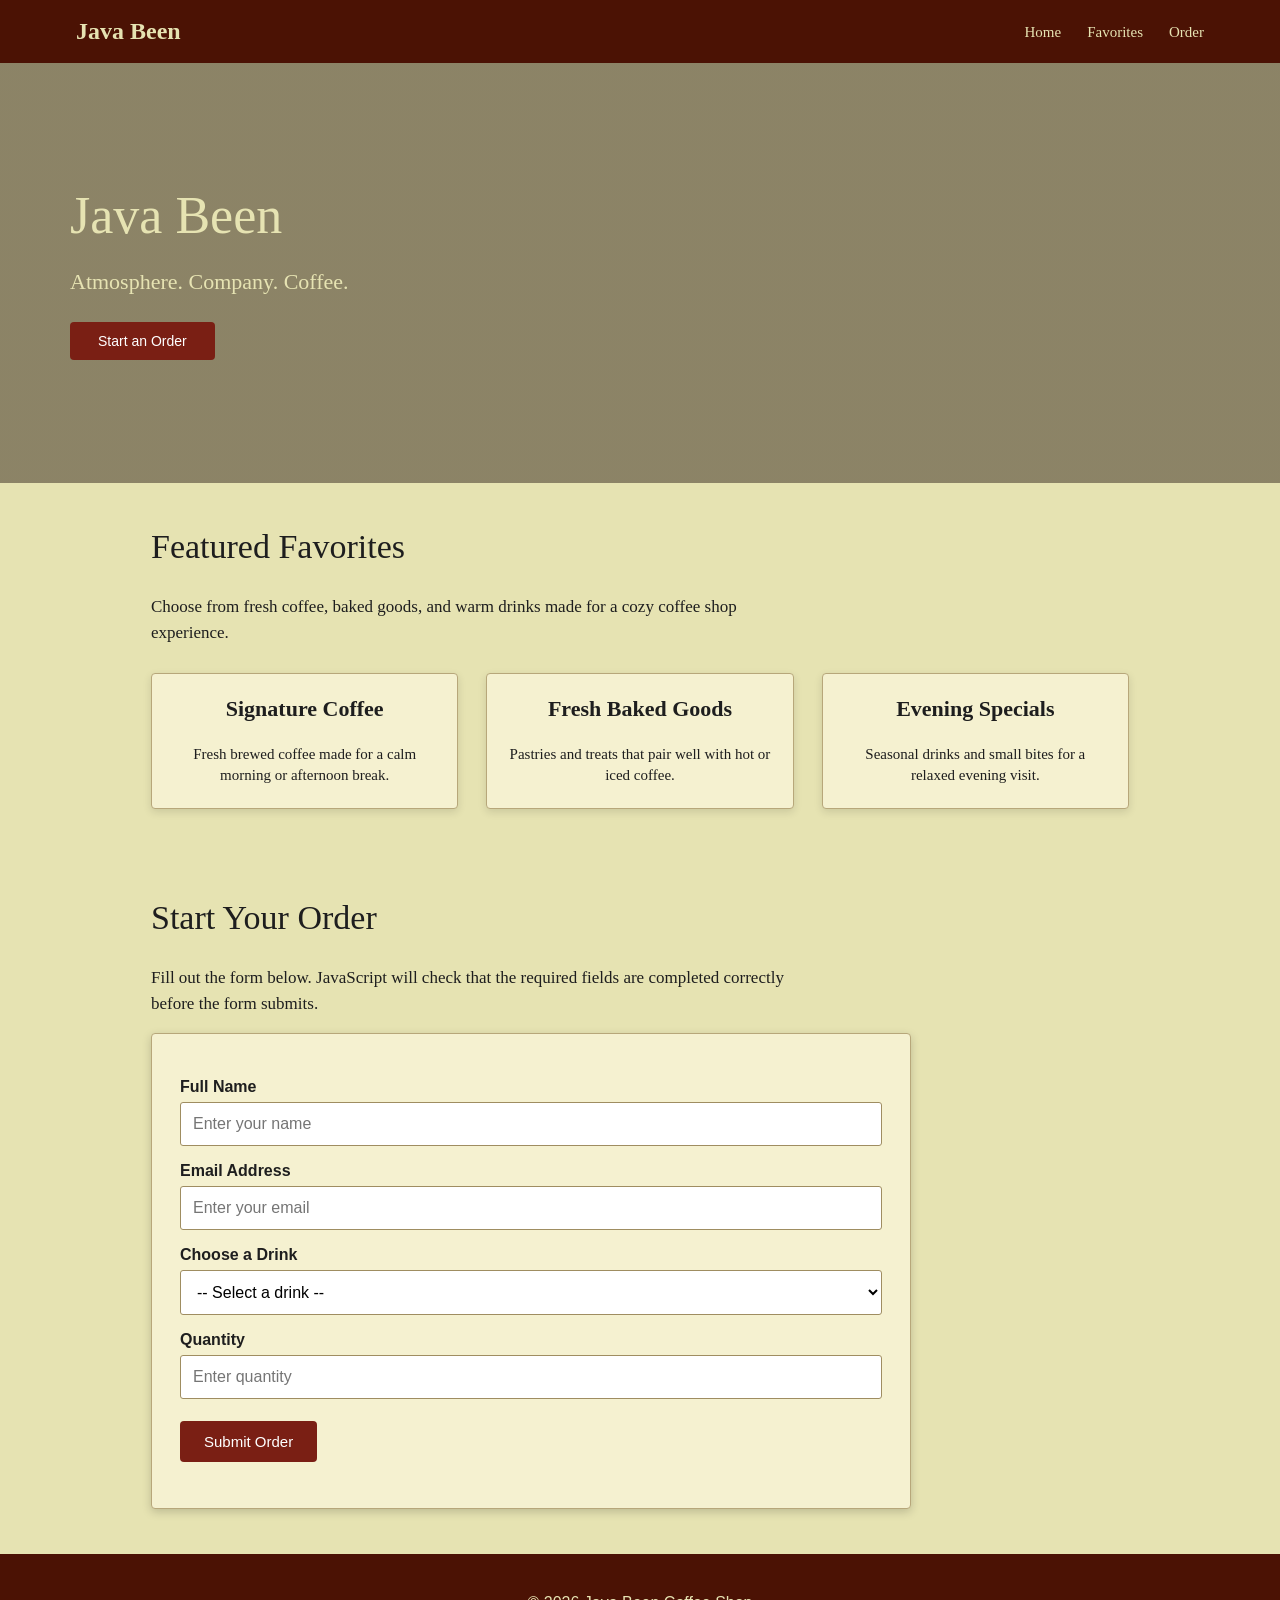
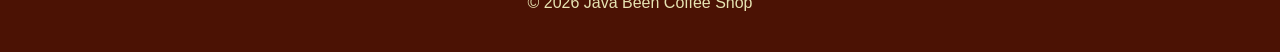
==== index.html @ 209ceb43 "Add files via upload" ====
<!DOCTYPE html>
<html lang="en">
<head>
  <meta charset="UTF-8" />
  <meta name="viewport" content="width=device-width, initial-scale=1.0" />

  <title>Java Been Coffee Shop</title>

  <link rel="stylesheet" href="styles.css" />
</head>

<body>

  <header>
    <nav class="navbar">
      <div class="logo">Java Been</div>

      <button class="menu-toggle" id="menuToggle">
        ☰
      </button>

      <ul class="nav-links" id="navLinks">
        <li><a href="#home">Home</a></li>
        <li><a href="#favorites">Favorites</a></li>
        <li><a href="#order">Order</a></li>
      </ul>
    </nav>
  </header>

  <main>

    <section class="hero" id="home">
      <div class="hero-text">
        <h1>Java Been</h1>
        <p>Atmosphere. Company. Coffee.</p>
        <a href="#order" class="button">Start an Order</a>
      </div>
    </section>

    <section class="content-section" id="favorites">
      <h2>Featured Favorites</h2>
      <p>Choose from fresh coffee, baked goods, and warm drinks made for a cozy coffee shop experience.</p>

      <div class="cards">
        <div class="card">
          <h3>Signature Coffee</h3>
          <p>Fresh brewed coffee made for a calm morning or afternoon break.</p>
        </div>

        <div class="card">
          <h3>Fresh Baked Goods</h3>
          <p>Pastries and treats that pair well with hot or iced coffee.</p>
        </div>

        <div class="card">
          <h3>Evening Specials</h3>
          <p>Seasonal drinks and small bites for a relaxed evening visit.</p>
        </div>
      </div>
    </section>

    <section class="form-section" id="order">
      <h2>Start Your Order</h2>
      <p>Fill out the form below. JavaScript will check that the required fields are completed correctly before the form submits.</p>

      <form id="orderForm" novalidate>
        <label for="name">Full Name</label>
        <input type="text" id="name" placeholder="Enter your name" />

        <label for="email">Email Address</label>
        <input type="email" id="email" placeholder="Enter your email" />

        <label for="drink">Choose a Drink</label>
        <select id="drink">
          <option value="">-- Select a drink --</option>
          <option value="Hot Coffee">Hot Coffee</option>
          <option value="Iced Coffee">Iced Coffee</option>
          <option value="Latte">Latte</option>
          <option value="Tea">Tea</option>
        </select>

        <label for="quantity">Quantity</label>
        <input type="number" id="quantity" placeholder="Enter quantity" />

        <button type="submit">Submit Order</button>

        <p id="formMessage"></p>
      </form>
    </section>

  </main>

  <footer>
    <p>&copy; 2026 Java Been Coffee Shop</p>
  </footer>

  <script src="script.js"></script>
</body>
</html>
---- styles.css ----
* {
  box-sizing: border-box;
}

body {
  margin: 0;
  font-family: Georgia, "Times New Roman", serif;
  background-color: #e6e3b2;
  color: #1e1e1e;
}

header {
  background-color: #4b1204;
  color: white;
}

.navbar {
  max-width: 1200px;
  margin: 0 auto;
  display: flex;
  justify-content: space-between;
  align-items: center;
  padding: 18px 36px;
}

.logo {
  font-size: 24px;
  font-weight: bold;
  color: #e6e3b2;
}

.menu-toggle {
  display: none;
  font-size: 28px;
  background: none;
  border: none;
  color: #e6e3b2;
  cursor: pointer;
}

.nav-links {
  display: flex;
  gap: 26px;
  list-style: none;
  margin: 0;
  padding: 0;
}

.nav-links a {
  color: #e6e3b2;
  text-decoration: none;
  font-size: 15px;
}

.nav-links a:hover {
  color: white;
}

.hero {
  min-height: 420px;
  background:
    linear-gradient(rgba(30, 15, 10, 0.45), rgba(30, 15, 10, 0.45)),
    url("https://images.unsplash.com/photo-1495474472287-4d71bcdd2085?auto=format&fit=crop&w=1600&q=80");
  background-size: cover;
  background-position: center;
  display: flex;
  align-items: center;
  padding: 60px 70px;
  color: #e6e3b2;
}

.hero-text {
  max-width: 500px;
}

.hero h1 {
  font-size: 52px;
  margin: 0 0 8px;
  font-weight: normal;
}

.hero p {
  font-size: 22px;
  line-height: 1.4;
  margin-bottom: 24px;
}

.button {
  display: inline-block;
  padding: 11px 28px;
  background-color: #7a1f14;
  color: white;
  text-decoration: none;
  border-radius: 4px;
  font-family: Arial, Helvetica, sans-serif;
  font-size: 14px;
}

.button:hover {
  background-color: #5f160f;
}

.content-section,
.form-section {
  max-width: 1050px;
  margin: 0 auto;
  padding: 45px 36px;
}

.content-section h2,
.form-section h2 {
  font-size: 34px;
  font-weight: normal;
  margin-top: 0;
  color: #1e1e1e;
}

.content-section p,
.form-section p {
  max-width: 650px;
  font-size: 17px;
  line-height: 1.5;
}

.cards {
  display: flex;
  gap: 28px;
  margin-top: 28px;
}

.card {
  flex: 1;
  background-color: #f5f1d0;
  border: 1px solid #b7a77a;
  border-radius: 4px;
  padding: 22px;
  text-align: center;
  box-shadow: 0 3px 8px rgba(0, 0, 0, 0.12);
}

.card h3 {
  margin-top: 0;
  font-size: 22px;
  color: #1e1e1e;
}

.card p {
  font-size: 15px;
  line-height: 1.4;
  margin: 0 auto;
}

#visit {
  background-color: #e6e3b2;
  color: #1e1e1e;
  border-top: 2px solid #4b1204;
  border-bottom: 2px solid #4b1204;
  text-align: center;
}

#visit h2 {
  color: #1e1e1e;
}

#visit p {
  margin: 0 auto;
}

.form-section {
  background-color: #e6e3b2;
}

form {
  max-width: 760px;
  background-color: #f5f1d0;
  padding: 28px;
  border: 1px solid #b7a77a;
  border-radius: 4px;
  box-shadow: 0 3px 10px rgba(0, 0, 0, 0.18);
}

label {
  display: block;
  margin-top: 16px;
  font-family: Arial, Helvetica, sans-serif;
  font-weight: bold;
  color: #1e1e1e;
}

input,
select {
  width: 100%;
  padding: 12px;
  margin-top: 6px;
  border: 1px solid #9f8d61;
  border-radius: 3px;
  font-size: 16px;
  background-color: white;
}

form button {
  margin-top: 22px;
  padding: 12px 24px;
  background-color: #7a1f14;
  color: white;
  border: none;
  border-radius: 4px;
  font-family: Arial, Helvetica, sans-serif;
  font-size: 15px;
  cursor: pointer;
}

form button:hover {
  background-color: #5f160f;
}

#formMessage {
  margin-top: 18px;
  font-family: Arial, Helvetica, sans-serif;
  font-weight: bold;
}

footer {
  background-color: #4b1204;
  color: #e6e3b2;
  text-align: center;
  padding: 24px;
  font-family: Arial, Helvetica, sans-serif;
}

/* Mobile screen styles */
@media screen and (max-width: 768px) {
  .navbar {
    padding: 14px 20px;
  }

  .menu-toggle {
    display: block;
  }

  .nav-links {
    display: none;
    flex-direction: column;
    width: 100%;
    background-color: #4b1204;
    position: absolute;
    top: 60px;
    left: 0;
    padding: 20px;
  }

  .nav-links.active {
    display: flex;
  }

  .navbar {
    position: relative;
  }

  .hero {
    min-height: 360px;
    padding: 40px 24px;
    text-align: center;
    justify-content: center;
  }

  .hero h1 {
    font-size: 38px;
  }

  .hero p {
    font-size: 18px;
  }

  .content-section,
  .form-section {
    padding: 36px 22px;
  }

  #visit {
    padding: 36px 22px;
  }

  .content-section h2,
  .form-section h2 {
    font-size: 28px;
  }
  
  .cards {
  flex-direction: column;
}
}
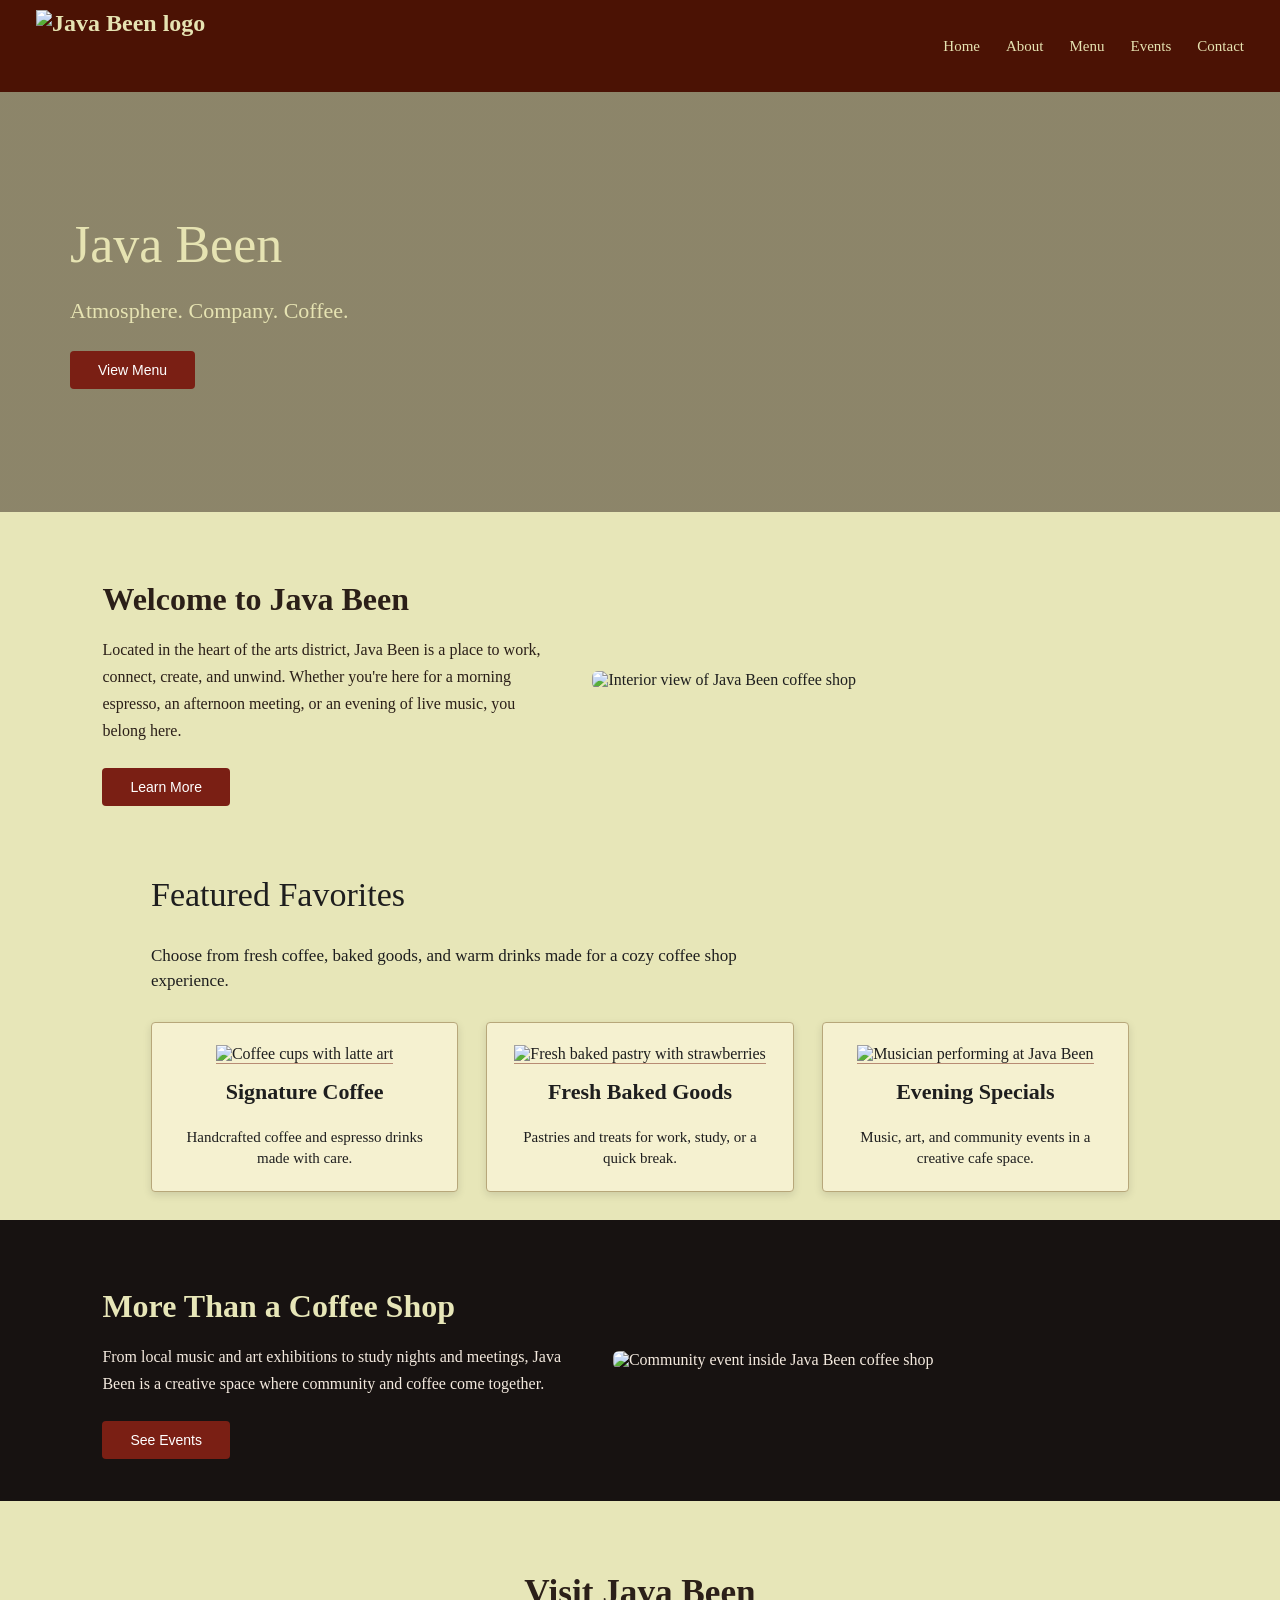
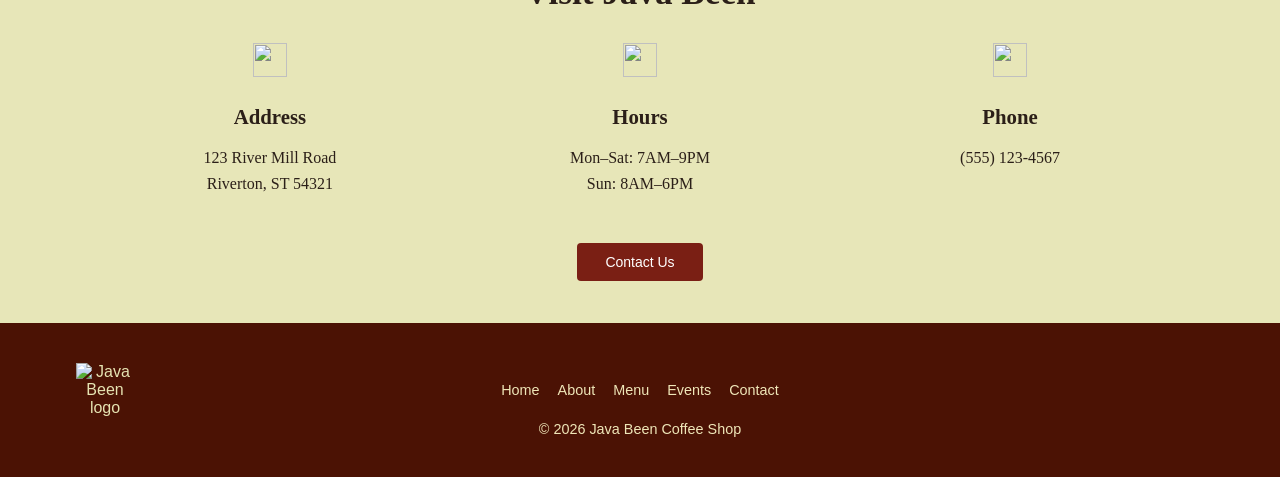
==== commit 872cca56: "Add files via upload" ====
--- a/index.html
+++ b/index.html
@@ -13,17 +13,21 @@
 
   <header>
     <nav class="navbar">
-      <div class="logo">Java Been</div>
+      <a href="index.html" class="logo">
+  <img src="images/jb-mainlogo.png" alt="Java Been logo">
+</a>
 
       <button class="menu-toggle" id="menuToggle">
         ☰
       </button>
 
       <ul class="nav-links" id="navLinks">
-        <li><a href="#home">Home</a></li>
-        <li><a href="#favorites">Favorites</a></li>
-        <li><a href="#order">Order</a></li>
-      </ul>
+  <li><a href="index.html">Home</a></li>
+  <li><a href="about.html">About</a></li>
+  <li><a href="menu.html">Menu</a></li>
+  <li><a href="events.html">Events</a></li>
+  <li><a href="contact.html">Contact</a></li>
+</ul>
     </nav>
   </header>
 
@@ -33,66 +37,105 @@
       <div class="hero-text">
         <h1>Java Been</h1>
         <p>Atmosphere. Company. Coffee.</p>
-        <a href="#order" class="button">Start an Order</a>
+      <a href="menu.html" class="button">View Menu</a>
       </div>
     </section>
+<section class="welcome-section">
+  <div class="welcome-text">
+    <h2>Welcome to Java Been</h2>
+    <p>
+      Located in the heart of the arts district, Java Been is a place to work,
+      connect, create, and unwind. Whether you're here for a morning espresso,
+      an afternoon meeting, or an evening of live music, you belong here.
+    </p>
+    <a href="about.html" class="button">Learn More</a>
+  </div>
 
+  <div class="welcome-image">
+    <img src="images/welcome-shop.png" alt="Interior view of Java Been coffee shop" />
+  </div>
+</section>
     <section class="content-section" id="favorites">
       <h2>Featured Favorites</h2>
       <p>Choose from fresh coffee, baked goods, and warm drinks made for a cozy coffee shop experience.</p>
 
       <div class="cards">
-        <div class="card">
-          <h3>Signature Coffee</h3>
-          <p>Fresh brewed coffee made for a calm morning or afternoon break.</p>
-        </div>
+  <div class="card">
+    <img src="images/signature-cups.png" alt="Coffee cups with latte art">
+    <h3>Signature Coffee</h3>
+    <p>Handcrafted coffee and espresso drinks made with care.</p>
+  </div>
 
-        <div class="card">
-          <h3>Fresh Baked Goods</h3>
-          <p>Pastries and treats that pair well with hot or iced coffee.</p>
-        </div>
+  <div class="card">
+    <img src="images/baked-goods.png" alt="Fresh baked pastry with strawberries">
+    <h3>Fresh Baked Goods</h3>
+    <p>Pastries and treats for work, study, or a quick break.</p>
+  </div>
 
-        <div class="card">
-          <h3>Evening Specials</h3>
-          <p>Seasonal drinks and small bites for a relaxed evening visit.</p>
-        </div>
-      </div>
+  <div class="card">
+    <img src="images/music.png" alt="Musician performing at Java Been">
+    <h3>Evening Specials</h3>
+    <p>Music, art, and community events in a creative cafe space.</p>
+  </div>
+</div>
     </section>
 
-    <section class="form-section" id="order">
-      <h2>Start Your Order</h2>
-      <p>Fill out the form below. JavaScript will check that the required fields are completed correctly before the form submits.</p>
+    <section class="events-preview">
+  <div class="events-text">
+    <h2>More Than a Coffee Shop</h2>
+    <p>
+      From local music and art exhibitions to study nights and meetings,
+      Java Been is a creative space where community and coffee come together.
+    </p>
+    <a href="events.html" class="button">See Events</a>
+  </div>
 
-      <form id="orderForm" novalidate>
-        <label for="name">Full Name</label>
-        <input type="text" id="name" placeholder="Enter your name" />
+  <div class="events-image">
+    <img src="images/events-image.jpg" alt="Community event inside Java Been coffee shop" />
+  </div>
+</section>
+<section class="visit-section">
+  <h2>Visit Java Been</h2>
 
-        <label for="email">Email Address</label>
-        <input type="email" id="email" placeholder="Enter your email" />
+  <div class="visit-grid">
+    <div class="visit-item">
+      <img src="images/address-icon.png" alt="" class="visit-icon">
+      <h3>Address</h3>
+      <p>123 River Mill Road<br>Riverton, ST 54321</p>
+    </div>
 
-        <label for="drink">Choose a Drink</label>
-        <select id="drink">
-          <option value="">-- Select a drink --</option>
-          <option value="Hot Coffee">Hot Coffee</option>
-          <option value="Iced Coffee">Iced Coffee</option>
-          <option value="Latte">Latte</option>
-          <option value="Tea">Tea</option>
-        </select>
+    <div class="visit-item">
+      <img src="images/hours-icon.png" alt="" class="visit-icon">
+      <h3>Hours</h3>
+      <p>Mon–Sat: 7AM–9PM<br>Sun: 8AM–6PM</p>
+    </div>
 
-        <label for="quantity">Quantity</label>
-        <input type="number" id="quantity" placeholder="Enter quantity" />
+    <div class="visit-item">
+      <img src="images/phone-icon.png" alt="" class="visit-icon">
+      <h3>Phone</h3>
+      <p>(555) 123-4567</p>
+    </div>
+  </div>
 
-        <button type="submit">Submit Order</button>
-
-        <p id="formMessage"></p>
-      </form>
-    </section>
-
+  <a href="contact.html" class="button">Contact Us</a>
+</section>
   </main>
 
-  <footer>
+<footer>
+  <div class="footer-content">
+    <img src="images/jb-mainlogo.png" alt="Java Been logo" class="footer-logo">
+
+    <nav class="footer-nav">
+      <a href="index.html">Home</a>
+      <a href="about.html">About</a>
+      <a href="menu.html">Menu</a>
+      <a href="events.html">Events</a>
+      <a href="contact.html">Contact</a>
+    </nav>
+
     <p>&copy; 2026 Java Been Coffee Shop</p>
-  </footer>
+  </div>
+</footer>
 
   <script src="script.js"></script>
 </body>
--- a/styles.css
+++ b/styles.css
@@ -15,12 +15,12 @@
 }
 
 .navbar {
-  max-width: 1200px;
+  max-width: 1400px;
   margin: 0 auto;
   display: flex;
   justify-content: space-between;
   align-items: center;
-  padding: 18px 36px;
+  padding: 10px 36px;
 }
 
 .logo {
@@ -104,7 +104,7 @@
 .form-section {
   max-width: 1050px;
   margin: 0 auto;
-  padding: 45px 36px;
+  padding: 32px 36px;
 }
 
 .content-section h2,
@@ -289,4 +289,719 @@
   .cards {
   flex-direction: column;
 }
+}
+/* Contact Form Styles */
+
+.form-container {
+  max-width: 650px;
+  margin: 40px auto;
+  padding: 30px;
+  background-color: #f7f3ec;
+  border-radius: 12px;
+  box-shadow: 0 4px 12px rgba(60, 40, 25, 0.15);
+}
+
+.form-container h1 {
+  text-align: center;
+  color: #3b2416;
+  margin-bottom: 10px;
+}
+
+.form-container p {
+  text-align: center;
+  color: #5c4433;
+  margin-bottom: 25px;
+}
+
+form {
+  display: flex;
+  flex-direction: column;
+}
+
+label,
+legend {
+  font-weight: bold;
+  color: #3b2416;
+  margin-top: 14px;
+  margin-bottom: 6px;
+}
+
+input,
+select,
+textarea {
+  padding: 12px;
+  border: 1px solid #b8a99a;
+  border-radius: 6px;
+  font-size: 16px;
+  font-family: inherit;
+}
+
+input:focus,
+select:focus,
+textarea:focus {
+  outline: 2px solid #8b5e3c;
+  border-color: #8b5e3c;
+}
+
+fieldset {
+  margin-top: 14px;
+  padding: 15px;
+  border: 1px solid #b8a99a;
+  border-radius: 6px;
+}
+
+fieldset label {
+  font-weight: normal;
+  margin-right: 20px;
+}
+
+.error {
+  color: #b00020;
+  font-size: 14px;
+  margin-top: 4px;
+  min-height: 18px;
+}
+
+button {
+  margin-top: 22px;
+  padding: 14px;
+  background-color: #5c3a21;
+  color: white;
+  border: none;
+  border-radius: 6px;
+  font-size: 17px;
+  font-weight: bold;
+  cursor: pointer;
+}
+
+button:hover {
+  background-color: #3b2416;
+}
+
+#successMessage {
+  color: #2f6b2f;
+  font-weight: bold;
+  text-align: center;
+  margin-top: 18px;
+}
+fieldset label {
+  display: flex;
+  align-items: center;
+  gap: 8px;
+  margin-top: 8px;
+}
+
+fieldset input[type="radio"] {
+  width: auto;
+}
+/* Contact Page Layout Fix */
+
+body {
+  margin: 0;
+}
+
+.form-container {
+  width: 90%;
+  max-width: 700px;
+  margin: 50px auto;
+  padding: 35px;
+}
+
+#contactForm {
+  width: 100%;
+}
+
+#contactForm input,
+#contactForm select,
+#contactForm textarea {
+  width: 100%;
+  box-sizing: border-box;
+}
+
+#contactForm button {
+  width: 100%;
+}
+
+#contactForm fieldset {
+  width: 100%;
+  box-sizing: border-box;
+}
+
+#contactForm fieldset label {
+  display: flex;
+  align-items: center;
+  gap: 8px;
+}
+
+#contactForm fieldset input[type="radio"] {
+  width: auto;
+}
+/* Interior page hero sections */
+.page-hero {
+  padding: 50px 20px 35px;
+  text-align: center;
+  background-color: #f4eadf;
+}
+
+.page-hero h1 {
+  font-size: 2.5rem;
+  margin-bottom: 15px;
+  color: #3b2416;
+}
+
+.page-hero p {
+  max-width: 700px;
+  margin: 0 auto;
+  color: #5a3a28;
+  font-size: 1.1rem;
+}
+
+/* Menu page layout */
+.menu-grid {
+  display: grid;
+  grid-template-columns: repeat(2, 1fr);
+  gap: 24px;
+  margin-top: 25px;
+}
+
+.menu-item {
+  background-color: #fff8f0;
+  border: 1px solid #e2cdb8;
+  border-radius: 12px;
+  padding: 22px;
+}
+
+.menu-item h3 {
+  color: #3b2416;
+  margin-bottom: 10px;
+}
+
+.menu-item p {
+  color: #5a3a28;
+  line-height: 1.6;
+}
+
+/* Mobile adjustments for menu page */
+@media screen and (max-width: 768px) {
+  .page-hero {
+    padding: 80px 20px 40px;
+  }
+
+  .page-hero h1 {
+    font-size: 2rem;
+  }
+
+  .menu-grid {
+    grid-template-columns: 1fr;
+  }
+}
+/* Order ahead page */
+.order-steps {
+  display: grid;
+  grid-template-columns: repeat(3, 1fr);
+  gap: 24px;
+  margin-top: 25px;
+}
+
+.order-step {
+  background-color: #fff8f0;
+  border: 1px solid #e2cdb8;
+  border-radius: 12px;
+  padding: 24px;
+}
+
+.order-step h3 {
+  color: #3b2416;
+  margin-bottom: 10px;
+}
+
+.order-step p {
+  color: #5a3a28;
+  line-height: 1.6;
+}
+
+.order-callout {
+  text-align: center;
+}
+
+.order-callout p {
+  max-width: 700px;
+  margin: 0 auto 25px;
+}
+
+@media screen and (max-width: 768px) {
+  .order-steps {
+    grid-template-columns: 1fr;
+  }
+}
+/* Welcome section on home page */
+.welcome-section {
+  display: grid;
+  grid-template-columns: 1fr 1.3fr;
+  gap: 40px;
+  align-items: center;
+  padding: 60px 8%;
+  background-color: #e7e6b8;
+}
+
+.welcome-text h2 {
+  font-size: 2rem;
+  margin-bottom: 18px;
+  color: #2b1f18;
+}
+
+.welcome-text p {
+  line-height: 1.7;
+  margin-bottom: 24px;
+  color: #2b1f18;
+}
+
+.welcome-image img {
+  width: 100%;
+  height: 280px;
+  object-fit: cover;
+  border-radius: 6px;
+}
+
+/* Mobile welcome section */
+@media screen and (max-width: 768px) {
+  .welcome-section {
+    grid-template-columns: 1fr;
+    padding: 40px 24px;
+  }
+
+  .welcome-image img {
+    height: 220px;
+  }
+}
+/* Featured favorites image cards */
+.card img {
+  width: 100%;
+  height: 150px;
+  object-fit: cover;
+  border-bottom: 1px solid #b88c74;
+  margin-bottom: 15px;
+}
+
+.card {
+  overflow: hidden;
+}
+/* Events preview section on home page */
+.events-preview {
+  display: grid;
+  grid-template-columns: 1fr 1.2fr;
+  gap: 40px;
+  align-items: center;
+  padding: 60px 8%;
+  background-color: #171211;
+  color: #f4eadf;
+}
+
+.events-preview h2 {
+  font-size: 2rem;
+  margin-bottom: 18px;
+  color: #e7e6b8;
+}
+
+.events-preview p {
+  line-height: 1.7;
+  margin-bottom: 24px;
+}
+
+.events-image img {
+  width: 100%;
+  height: 260px;
+  object-fit: cover;
+  border-radius: 6px;
+}
+
+@media screen and (max-width: 768px) {
+  .events-preview {
+    grid-template-columns: 1fr;
+    padding: 40px 24px;
+  }
+
+  .events-image img {
+    height: 220px;
+  }
+}/* Visit section on home page */
+.visit-section {
+  background-color: #e7e6b8;
+  text-align: center;
+  padding: 55px 8%;
+}
+
+.visit-section h2 {
+  font-size: 2.2rem;
+  margin-bottom: 30px;
+  color: #2b1f18;
+}
+
+.visit-grid {
+  display: grid;
+  grid-template-columns: repeat(3, 1fr);
+  gap: 35px;
+  margin-bottom: 30px;
+}
+
+.visit-item h3 {
+  font-size: 1.3rem;
+  margin-bottom: 8px;
+  color: #2b1f18;
+}
+
+.visit-item p {
+  line-height: 1.6;
+  color: #2b1f18;
+}
+
+.visit-icon {
+  width: 34px;
+  height: 34px;
+  object-fit: contain;
+  margin-bottom: 8px;
+}
+
+@media screen and (max-width: 768px) {
+  .visit-grid {
+    grid-template-columns: 1fr;
+    gap: 25px;
+  }
+}
+/* Header logo image */
+.logo img {
+  height: 72px;
+  width: auto;
+  display: block;
+}
+
+.logo {
+  display: flex;
+  align-items: center;
+  text-decoration: none;
+}
+/* Footer branding */
+.footer-content {
+  max-width: 1200px;
+  margin: 0 auto;
+  padding: 16px 36px;
+  display: grid;
+  grid-template-columns: 90px 1fr 90px;
+  align-items: center;
+}
+
+.footer-logo {
+  width: 58px;
+  height: auto;
+  justify-self: start;
+}
+
+.footer-nav {
+  display: flex;
+  gap: 18px;
+  flex-wrap: wrap;
+  justify-content: center;
+}
+
+.footer-nav a {
+  color: #efe6b8;
+  text-decoration: none;
+  font-size: 0.9rem;
+}
+
+.footer-nav a:hover {
+  text-decoration: underline;
+}
+
+.footer-content p {
+  grid-column: 2;
+  text-align: center;
+  margin: 4px 0 0;
+  color: #efe6b8;
+  font-size: 0.9rem;
+}
+
+/* Mobile footer */
+@media screen and (max-width: 768px) {
+  .footer-content {
+    grid-template-columns: 1fr;
+    justify-items: center;
+    gap: 8px;
+    padding: 16px 20px;
+  }
+
+  .footer-logo {
+    justify-self: center;
+  }
+
+  .footer-content p {
+    grid-column: auto;
+  }
+}
+/* Events page */
+.events-page-section {
+  display: grid;
+  grid-template-columns: 1fr 1.2fr;
+  gap: 40px;
+  align-items: center;
+  padding: 45px 8% 35px;
+  background-color: #e7e6b8;
+}
+
+.events-page-text h2 {
+  font-size: 2rem;
+  margin-bottom: 18px;
+  color: #2b1f18;
+}
+
+.events-page-text p {
+  line-height: 1.7;
+  margin-bottom: 18px;
+  color: #2b1f18;
+}
+
+.events-page-image img {
+  width: 100%;
+  height: 280px;
+  object-fit: cover;
+  border-radius: 6px;
+}
+
+@media screen and (max-width: 768px) {
+  .events-page-section {
+    grid-template-columns: 1fr;
+    padding: 35px 24px 25px;
+  }
+
+  .events-page-image img {
+    height: 220px;
+  }
+}
+/* Final spacing cleanup */
+.page-hero {
+  padding: 28px 20px 24px;
+}
+
+.content-section,
+.form-section {
+  padding-top: 28px;
+  padding-bottom: 28px;
+}
+
+.events-page-section {
+  padding-top: 32px;
+  padding-bottom: 28px;
+}
+
+.welcome-section,
+.events-preview,
+.visit-section {
+  padding-top: 42px;
+  padding-bottom: 42px;
+}
+
+.contact-container {
+  margin-top: 0;
+}
+
+@media screen and (max-width: 768px) {
+  .page-hero {
+    padding: 24px 20px 22px;
+  }
+
+  .content-section,
+  .form-section {
+    padding-top: 24px;
+    padding-bottom: 24px;
+  }
+
+  .welcome-section,
+  .events-preview,
+  .visit-section {
+    padding-top: 32px;
+    padding-bottom: 32px;
+  }
+}
+/* Contact page layout */
+.contact-page-section {
+  display: grid;
+  grid-template-columns: 380px 1fr;
+  gap: 30px;
+  align-items: start;
+  max-width: 1200px;
+  margin: 0 auto;
+  padding: 30px 36px;
+  background-color: #e7e6b8;
+}
+main {
+  background-color: #e7e6b8;
+}
+
+.contact-info {
+  background-color: #171211;
+  color: #f4eadf;
+  padding: 28px;
+  border-radius: 8px;
+  align-self: start;
+}
+
+.contact-info h2 {
+  color: #e7e6b8;
+  font-size: 2rem;
+  margin-bottom: 16px;
+}
+
+.contact-info p {
+  line-height: 1.6;
+  margin-bottom: 18px;
+}
+
+.contact-detail {
+  margin-top: 16px;
+}
+
+.contact-detail h3 {
+  color: #e7e6b8;
+  margin-bottom: 6px;
+}
+
+.contact-form-card {
+  background-color: #f7f2e9;
+  padding: 34px;
+  border-radius: 8px;
+  box-shadow: 0 4px 16px rgba(0, 0, 0, 0.12);
+}
+
+.contact-form-card h2 {
+  text-align: center;
+  font-size: 2rem;
+  color: #2b1f18;
+  margin-bottom: 10px;
+}
+
+.contact-form-card > p {
+  text-align: center;
+  margin-bottom: 24px;
+  color: #2b1f18;
+}
+
+.contact-form-card form {
+  background-color: #e7e6b8;
+  border: 1px solid #c7b99d;
+  padding: 26px;
+  border-radius: 6px;
+}
+
+.contact-form-card label,
+.contact-form-card legend {
+  font-family: Arial, Helvetica, sans-serif;
+  font-weight: bold;
+  color: #2b1f18;
+}
+
+.contact-form-card input,
+.contact-form-card select,
+.contact-form-card textarea {
+  margin-top: 8px;
+  margin-bottom: 16px;
+}
+
+.contact-form-card button {
+  margin-top: 12px;
+}
+
+/* Mobile contact page */
+@media screen and (max-width: 768px) {
+  .contact-page-section {
+    grid-template-columns: 1fr;
+    padding: 28px 24px;
+  }
+
+  .contact-info,
+  .contact-form-card {
+    padding: 24px;
+  }
+
+  .contact-form-card form {
+    padding: 20px;
+  }
+}
+/* Contact form final tightening */
+.contact-page-section {
+  grid-template-columns: 340px 640px;
+  justify-content: center;
+}
+
+.contact-form-card {
+  max-width: 640px;
+  padding: 26px;
+}
+
+.contact-form-card form {
+  padding: 22px;
+}
+
+.contact-form-card input,
+.contact-form-card select,
+.contact-form-card textarea {
+  margin-top: 6px;
+  margin-bottom: 10px;
+}
+
+.contact-form-card fieldset {
+  margin: 10px 0 14px;
+  padding: 16px;
+}
+
+.contact-form-card textarea {
+  height: 110px;
+}
+
+.contact-form-card button {
+  margin-top: 8px;
+}
+/* Contact page balance adjustment */
+.contact-page-section {
+  grid-template-columns: 360px 680px;
+  justify-content: center;
+  gap: 28px;
+}
+
+.contact-form-card {
+  max-width: 680px;
+}
+
+.contact-info {
+  min-height: auto;
+}
+/* Contact page mobile fix */
+@media screen and (max-width: 768px) {
+  .contact-page-section {
+    grid-template-columns: 1fr;
+    max-width: 100%;
+    padding: 24px 18px;
+    gap: 22px;
+  }
+
+  .contact-info,
+  .contact-form-card {
+    width: 100%;
+    max-width: 100%;
+  }
+
+  .contact-form-card {
+    padding: 20px;
+  }
+
+  .contact-form-card form {
+    padding: 18px;
+  }
+
+  .contact-form-card input,
+  .contact-form-card select,
+  .contact-form-card textarea,
+  .contact-form-card button {
+    width: 100%;
+    box-sizing: border-box;
+  }
 }
